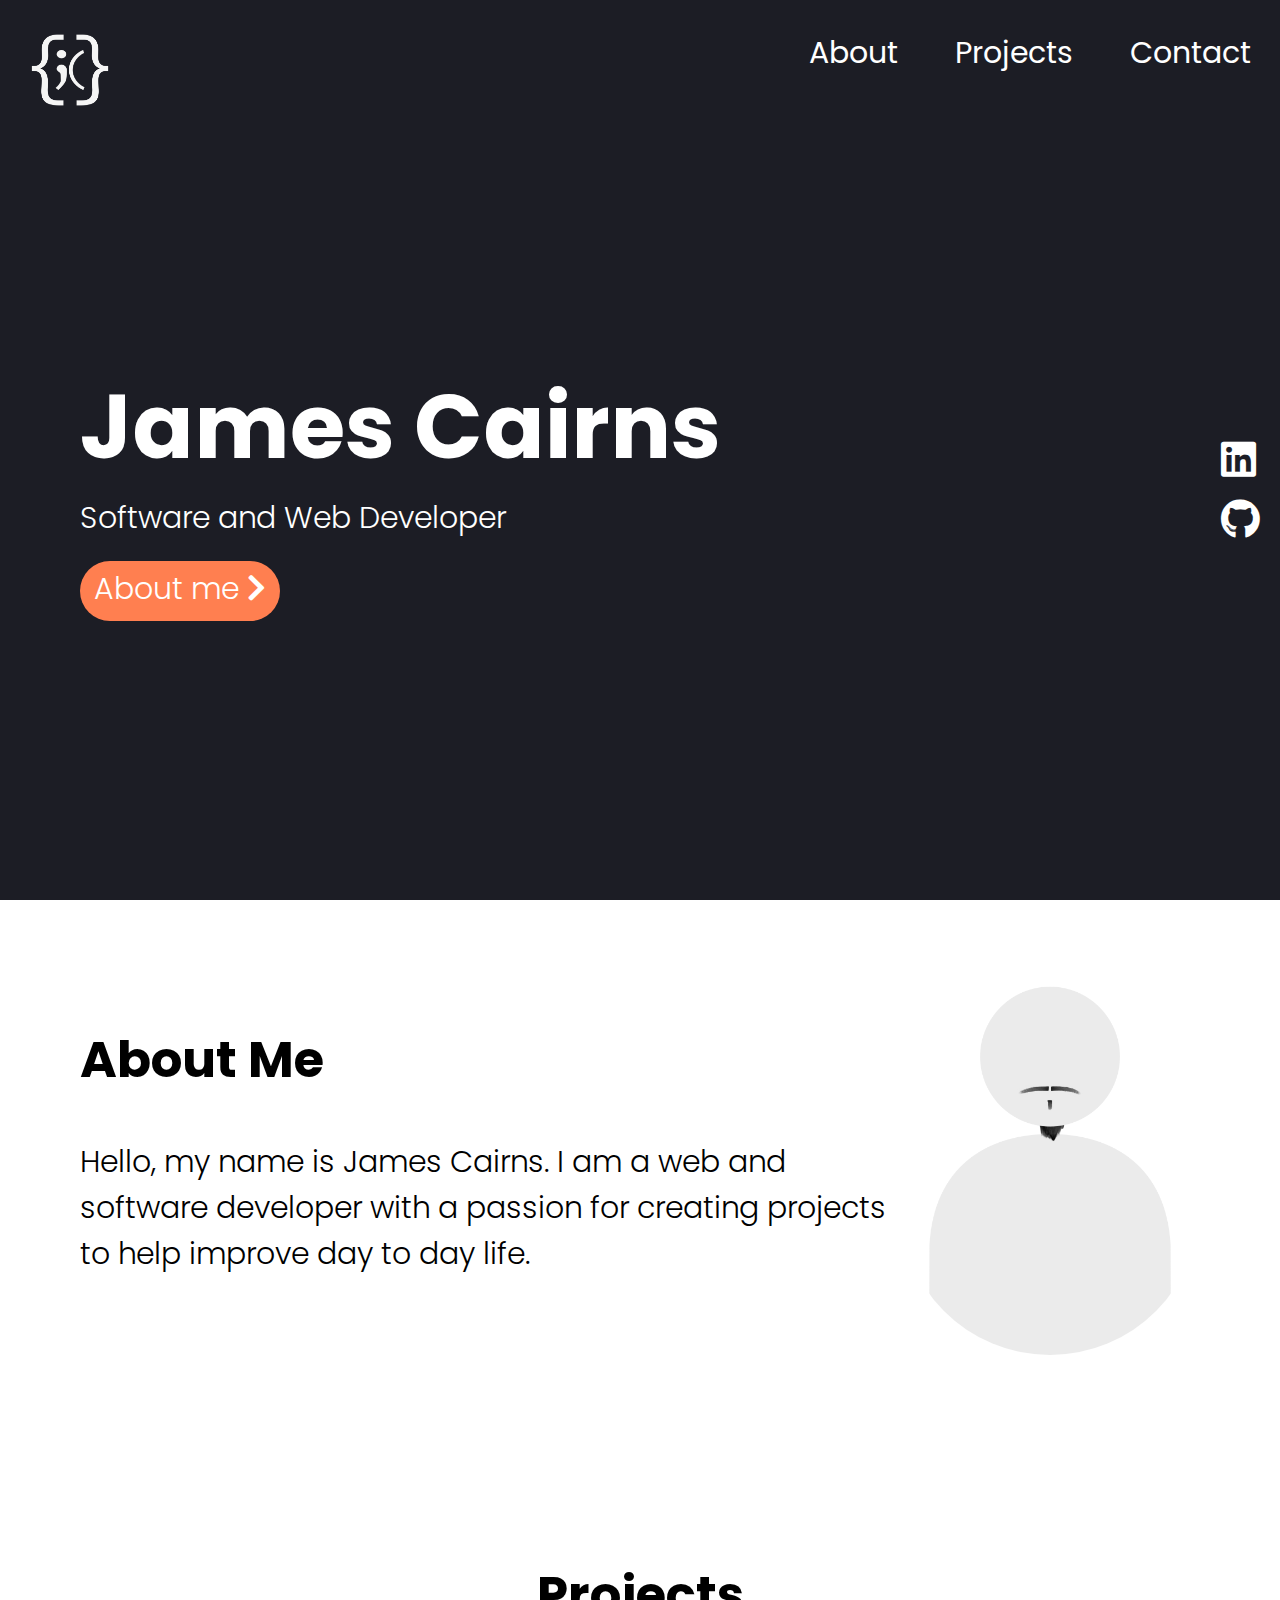
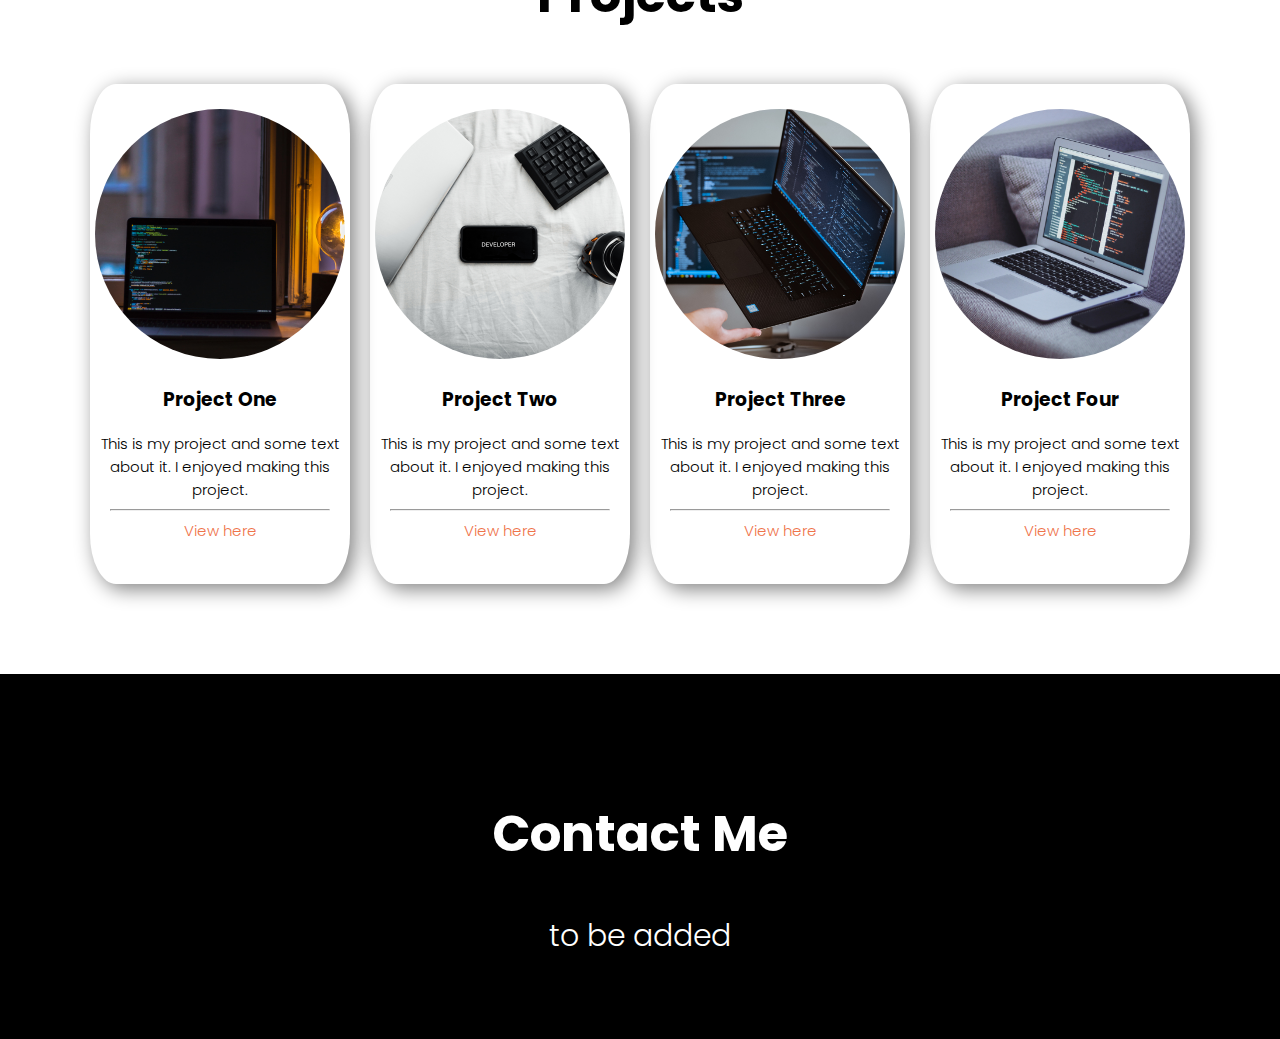
==== index.html @ a85bf6bb "A couple minor changes" ====
<!DOCTYPE html>
<html>
    <head>    
        <link rel="stylesheet" href="./src/css/style.css">    
        <!-- <link rel="stylesheet" href="https://cdn.jsdelivr.net/npm/bootstrap@5.1.0/dist/css/bootstrap.min.css" integrity="sha384-KyZXEAg3QhqLMpG8r+8fhAXLRk2vvoC2f3B09zVXn8CA5QIVfZOJ3BCsw2P0p/We" crossorigin="anonymous"> -->
        <link rel="stylesheet" href="https://cdnjs.cloudflare.com/ajax/libs/font-awesome/5.15.4/css/all.min.css" integrity="sha512-1ycn6IcaQQ40/MKBW2W4Rhis/DbILU74C1vSrLJxCq57o941Ym01SwNsOMqvEBFlcgUa6xLiPY/NS5R+E6ztJQ==" crossorigin="anonymous" referrerpolicy="no-referrer" />
        <link rel="preconnect" href="https://fonts.googleapis.com">
        <link rel="preconnect" href="https://fonts.gstatic.com" crossorigin>
        <link href="https://fonts.googleapis.com/css2?family=Poppins:wght@300;400;600;700;800&display=swap" rel="stylesheet">
        <title>James Cairns</title>
        <meta charset="UTF-8">
    </head>
    <body>
        <section class="hero">
            <nav>
                <img class="logo" src="./src/images/logo-light.png" alt="Personal logo"/>
                <ul id="nav-list">
                    <li><a href="#about-me">About</a></li>
                    <li><a href="#projects">Projects</a></li>
                    <li><a href="#contact">Contact</a></li>
                </ul>
                <button class="hamburger" id="hamburger">
                    <i class="fas fa-bars"></i>
                </button>
            </nav>
            <div class="hero-area">
                <div class="hero-text">
                    <h1>James Cairns</h1>
                    <p>Software and Web Developer</p>
                    <div id="about-me-btn" class="button" section="about-me">About me <i class="fas fa-chevron-right"></i></div>
                </div>
                <div class="socials">
                    <div><a href="https://www.linkedin.com/in/jamescairnscompsci" class="social"><i class="fab fa-linkedin"></i></a></div>
                    <div><a href="https://www.github.com/thyminx" class="social"><i class="fab fa-github"></i></a></div>
                </div>
            </div>
        </section>
        <section class="sub-section" id="about-me">
            <div class="information">
                <h2>About Me</h2>
                <p>Hello, my name is James Cairns. I am a web and software developer with a passion for creating projects to help improve day to day life.</p>
            </div>
            <div class="headshot-container">
                <img class="headshot" src="./src/images/Anon-Persona.png" alt="James Cairns anonymous persona image"/>
            </div>
        </section>
        <section class="sub-section-alt" id="projects">
            <h2>Projects</h2>
            <div class="project-container">
                <div class="project-card">
                    <img src="./src/images/project01.jpg" alt="Project one image" class="project-image"/>
                    <h3>Project One</h3>
                    <p class="subtext">This is my project and some text about it. I enjoyed making this project.</p>
                    <hr/>
                    <p class="subtext"><a class="project-link" href="https://github.com/thyminx">View here</a></p>
                </div>
                <div class="project-card">
                    <img src="./src/images/project02.jpg" alt="Project two image" class="project-image"/>
                    <h3>Project Two</h3>
                    <p class="subtext">This is my project and some text about it. I enjoyed making this project.</p>
                    <hr/>
                    <p class="subtext"><a class="project-link" href="https://github.com/thyminx">View here</a></p>
                </div>
                <div class="project-card">
                    <img src="./src/images/project03.jpg" alt="Project three image" class="project-image"/>
                    <h3>Project Three</h3>
                    <p class="subtext">This is my project and some text about it. I enjoyed making this project.</p>
                    <hr/>
                    <p class="subtext"><a class="project-link" href="https://github.com/thyminx">View here</a></p>
                </div>
                <div class="project-card">
                    <img src="./src/images/project04.jpg" alt="Project four image" class="project-image"/>
                    <h3>Project Four</h3>
                    <p class="subtext">This is my project and some text about it. I enjoyed making this project.</p>
                    <hr/>
                    <p class="subtext"><a class="project-link" href="https://github.com/thyminx">View here</a></p>
                </div>
            </div>
        </section>

        <footer id="contact">
            <h2>Contact Me</h2>
            <p>to be added</p>
        </footer>

        <script src="./src/js/script.js" type="text/javascript"></script>
    </body>
</html>
---- src/css/style.css ----
/* elements */
body{
    font-family: 'Poppins', sans-serif;
    margin: 0;
    padding: 0;
}

section {
    background-color: white;
}

nav {
    display: flex; /*make them appear in-line rather than stacked*/
    justify-content: space-between;
}

ul {
    display: flex;
    list-style-type: none;
    width: 500px;
    justify-content: space-around;
    font-size: 30px;
}

li {
    text-decoration: none;
}

a:hover {
    color: #ef744b !important;
}

h1 {
    font-size: 90px;
    margin: 0;
}

h2 {
    font-size: 50px;
}

p {
    margin: 0;
    font-size: 30px;
    font-weight: 300;
}

a {
    text-decoration: none;
    color: white;
}

hr {
    margin-left: 20px;
    margin-right: 20px;
}

.hero {
    height: 100vh; /*makes it the height of the browser*/
    background-color: #1c1d25;
    color: white;
    font-size: 40px;
}

.logo {
    height: 80px;
    margin: 30px;
}

.hamburger {
    display: none;
}

.subtext {
    font-size: 15px;
    font-weight: 300;
}

.hero-area {
    display: flex;
    height: 100%;
    justify-content: space-between;
    align-items: center;
}

.hero-text {
    margin-left: 80px;
    margin-bottom: 200px;
}

.socials {
    padding-bottom: 200px;
}

.social {
    margin: 20px;
    color: white;
}

.social:hover {
    cursor: pointer;
}

.fa-twitter:hover {
    color: #1da1f2;
}

.fa-linkedin:hover {
    color: #0077b5;
}

.fa-github:hover {
    color: #6e5494;
}

.button {
    width: 200px;
    height: 55px;
    border-radius: 35px;
    background-color: coral;
    text-align: center;
    font-size: 30px;
    font-weight: 300;
    padding-top: 5px;
    margin-top: 20px;
    cursor: pointer;
}

.button a:hover {
    color: white;
}

.button:hover {
    background-color: #ef744b;
}

.button:active {
    background-color: #A9A9A9;
    color: #808080;
}

.sub-section {
    display: flex;
    justify-content: space-around;
    padding: 80px;
}

.sub-section-alt {
    display: flex;
    flex-direction: column;
    text-align: center;
    padding: 80px;
}

.headshot {
    width: 300px;
    border-radius: 150px;
}

.headshot-container {
    display: flex;
    align-items: center;
}

.project-container {
    display: flex;
    justify-content: space-around;
}

.project-card {
    width: 300px;
    height: 500px;
    /* border: 1px solid black; */
    border-radius: 10%;
    box-shadow: 5px 5px 20px gray;
    margin: 10px;
}

.project-image {
    margin-top: 25px;
    width: 250px;
    border-radius: 125px;
}

.project-link {
    text-decoration: none;
    color: #ef744b;
}

footer {
    background-color: black;
    color: white;
    text-align: center;
    padding: 80px;
}

/* media queries */
@media only screen and (max-width: 1200px) {
    .project-container{
        display: flex;
        flex-wrap: wrap;
    }

    .hamburger {
        display: block;
        border: 0;
        background-color: transparent;
        color:white;
        font-size: 30px;
        margin: 20px;
        align-self: flex-end;
    }

    ul {
        display: none;
        background-color: #2b2c38;
        margin: 0px;
    }

    ul.show {
        display: block;
    }

    nav {
        display: flex;
        flex-direction: column-reverse;
        background-color: #2b2c38;
    }

    .logo {
        display: none;
    }
}

/* @media (min-width: 768px) {

}

@media (min-width: 992px) {

}

@media (min-width: 1200px) {

}

@media (min-width: 1920px) {

} */
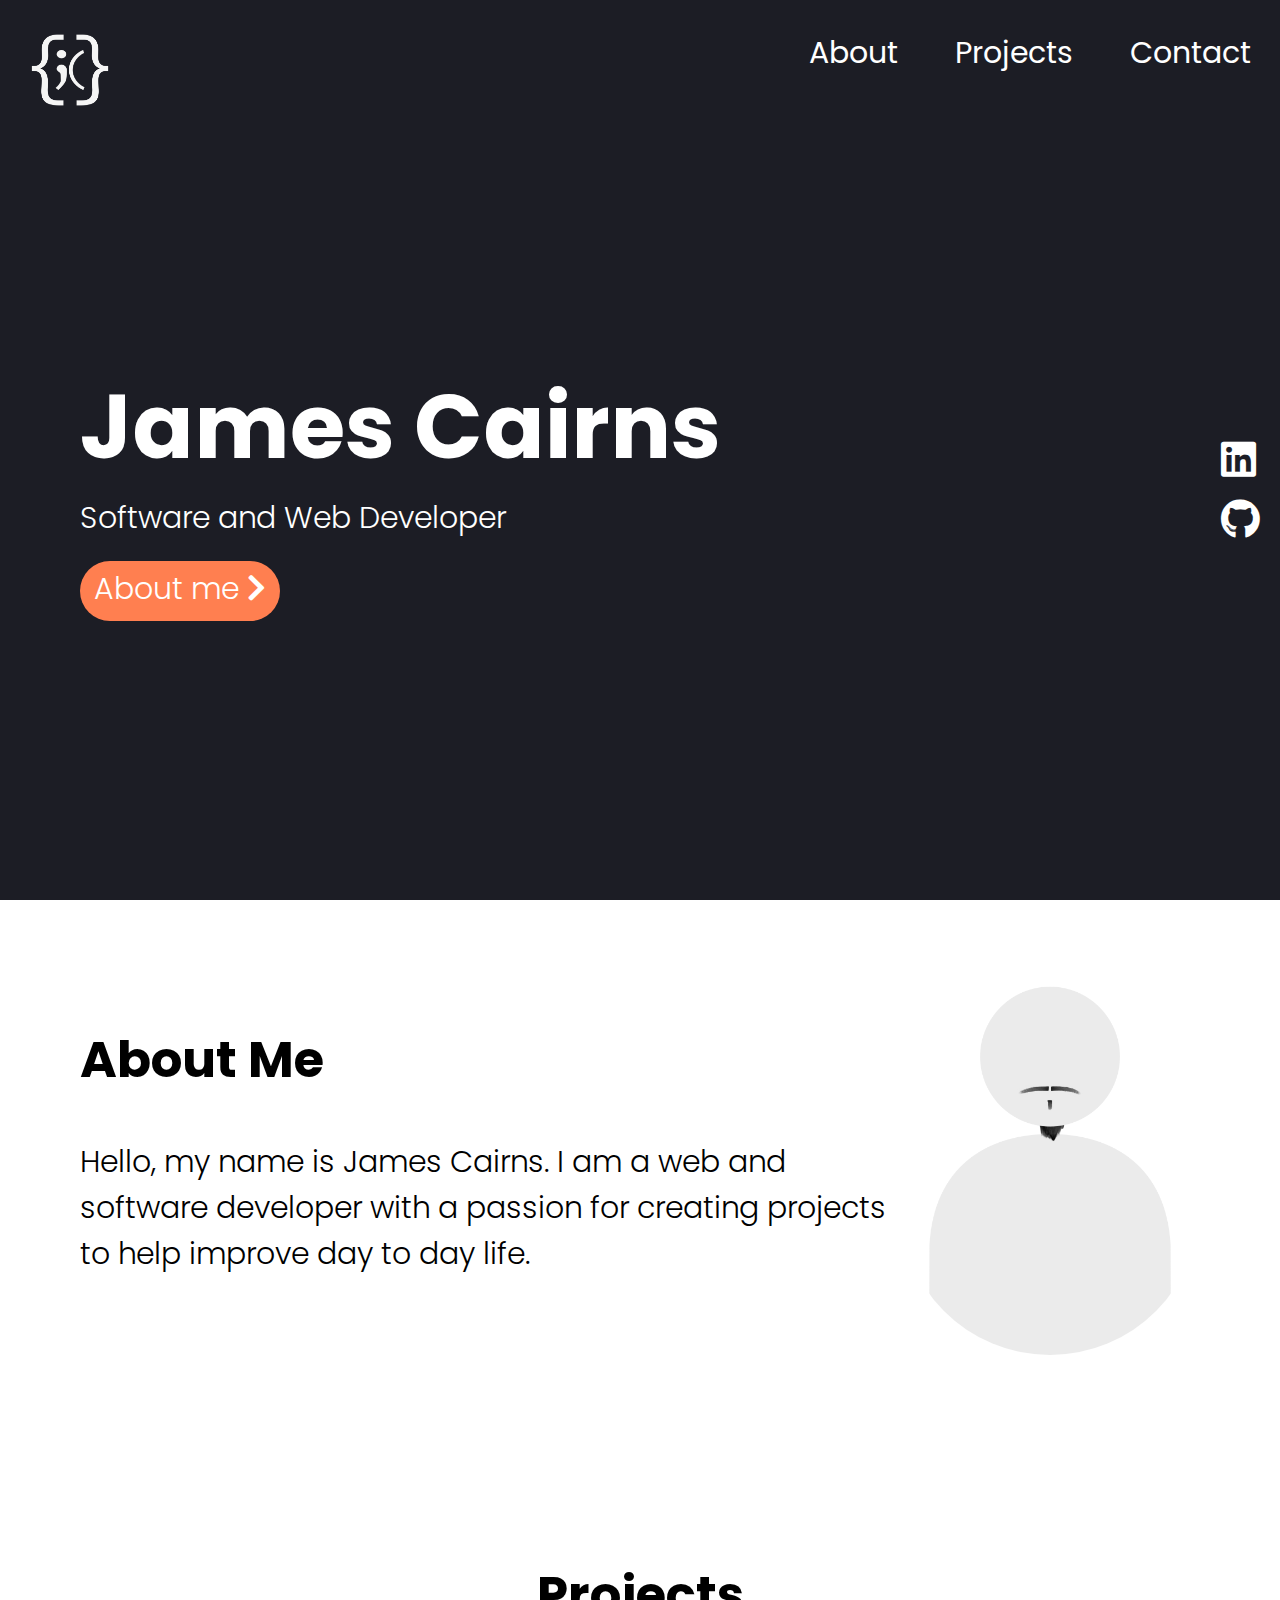
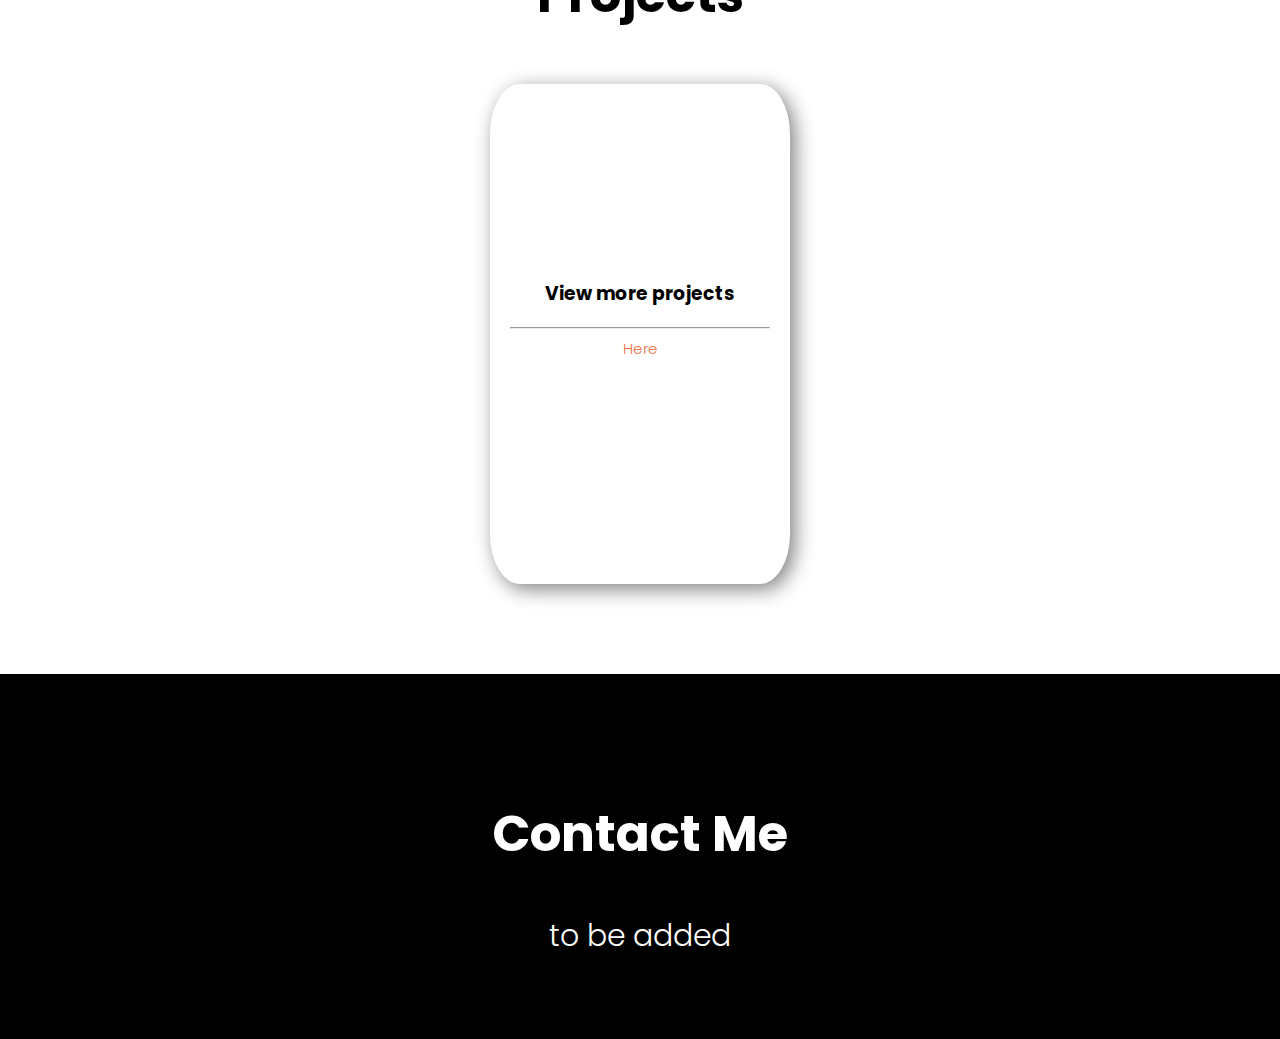
==== commit 8b46bb0d: "Added GitHub integration" ====
--- a/index.html
+++ b/index.html
@@ -47,7 +47,8 @@
         <section class="sub-section-alt" id="projects">
             <h2>Projects</h2>
             <div class="project-container">
-                <div class="project-card">
+                <!--This can be react components-->
+                <!-- <div class="project-card">
                     <img src="./src/images/project01.jpg" alt="Project one image" class="project-image"/>
                     <h3>Project One</h3>
                     <p class="subtext">This is my project and some text about it. I enjoyed making this project.</p>
@@ -74,6 +75,13 @@
                     <p class="subtext">This is my project and some text about it. I enjoyed making this project.</p>
                     <hr/>
                     <p class="subtext"><a class="project-link" href="https://github.com/thyminx">View here</a></p>
+                </div> -->
+                <div class="project-view-more-card">
+                    <div class="project-view-more-card-details">
+                        <h3>View more projects</h3>
+                        <hr/>
+                        <p class="subtext"><a class="project-link" href="https://github.com/thyminx">Here</a></p>
+                    </div>
                 </div>
             </div>
         </section>
@@ -83,6 +91,7 @@
             <p>to be added</p>
         </footer>
 
+        <script src="https://code.jquery.com/jquery-3.6.0.min.js" integrity="sha256-/xUj+3OJU5yExlq6GSYGSHk7tPXikynS7ogEvDej/m4=" crossorigin="anonymous"></script>
         <script src="./src/js/script.js" type="text/javascript"></script>
     </body>
 </html>--- a/src/css/style.css
+++ b/src/css/style.css
@@ -168,12 +168,30 @@
 }
 
 .project-card {
+    min-width: 250px;
     width: 300px;
     height: 500px;
     /* border: 1px solid black; */
     border-radius: 10%;
     box-shadow: 5px 5px 20px gray;
     margin: 10px;
+}
+
+.project-view-more-card {
+    text-align: center;
+    min-width: 250px;
+    max-width: 400px;
+    width: 300px;
+    height: 500px;
+    /* border: 1px solid black; */
+    border-radius: 10%;
+    box-shadow: 5px 5px 20px gray;
+    margin: 10px;
+}
+
+.project-view-more-card-details {
+    margin-top: 65%;
+    margin-bottom: 65%;
 }
 
 .project-image {
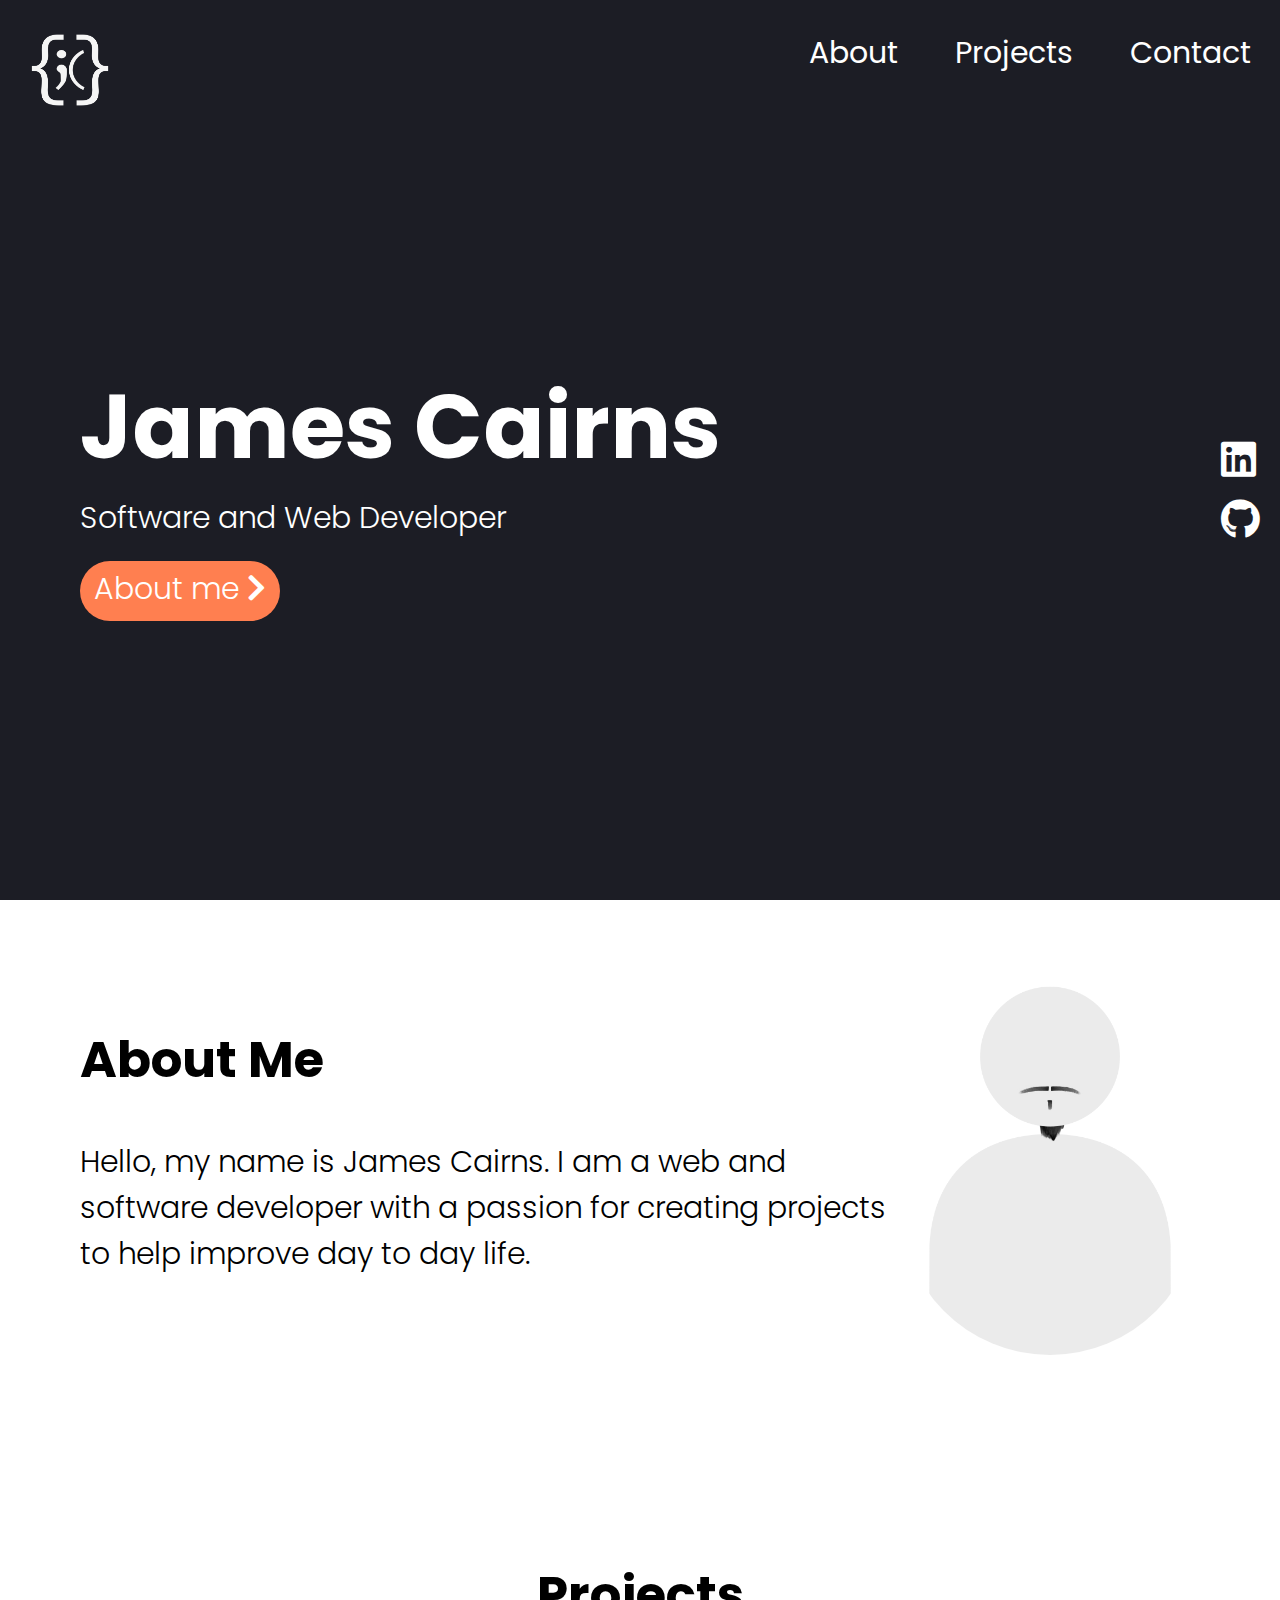
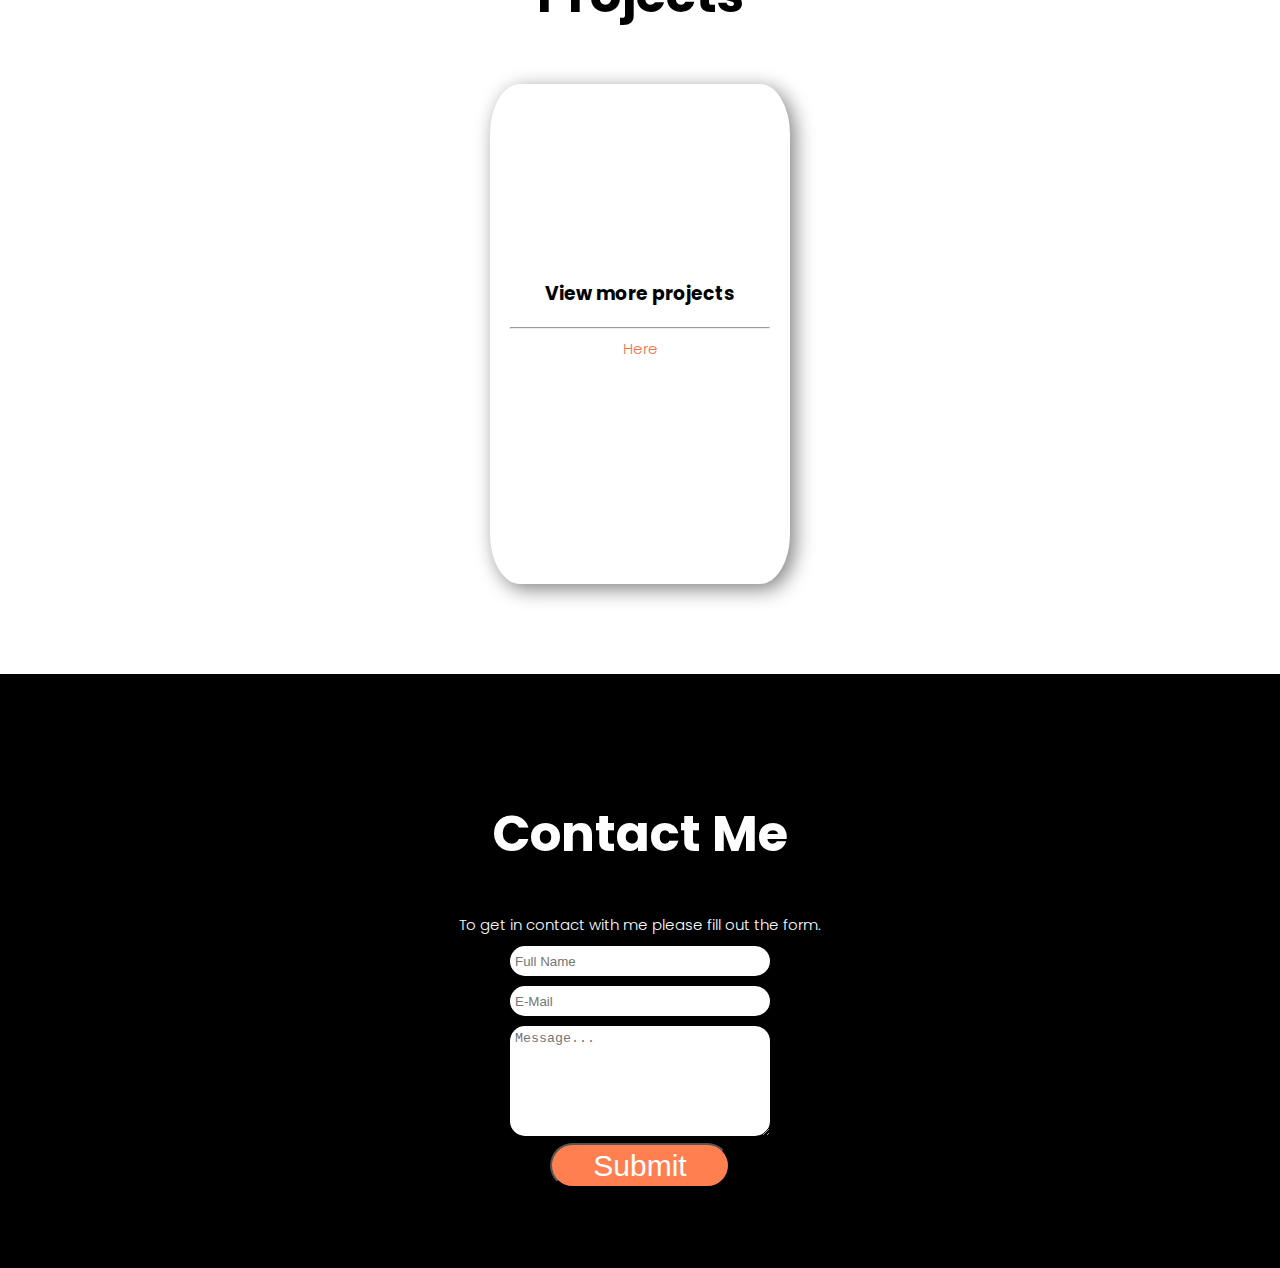
==== commit 642d071b: "Added a netlify contact form" ====
--- a/index.html
+++ b/index.html
@@ -88,7 +88,16 @@
 
         <footer id="contact">
             <h2>Contact Me</h2>
-            <p>to be added</p>
+            <p class="subtext">To get in contact with me please fill out the form.</p>
+            <form name="contact" method="POST" data-netlify="true" data-netlify-honeypot="bot-field" onSubmit="submit">
+                <input style="display:none;" name="bot-field" action="/success/"/>
+                <div class="form-row">
+                    <input type="text" class="contact-input" id="name" placeholder="Full Name"/><br/>
+                    <input type="email" class="contact-input" id="inputEmail" placeholder="E-Mail"/><br/>
+                    <textarea class="contact-area" id="subject" placeholder="Message..."></textarea>
+                </div>
+                <button type="submit" class="email-btn">Submit</button>
+            </form>
         </footer>
 
         <script src="https://code.jquery.com/jquery-3.6.0.min.js" integrity="sha256-/xUj+3OJU5yExlq6GSYGSHk7tPXikynS7ogEvDej/m4=" crossorigin="anonymous"></script>
--- a/src/css/style.css
+++ b/src/css/style.css
@@ -212,6 +212,52 @@
     padding: 80px;
 }
 
+.contact-input {
+    border: 0px;
+    border-color: #ef744b;
+    border-radius: 15px;
+    height: 20px;
+    width: 250px;
+    padding: 5px;
+    margin-top: 10px;
+}
+
+.contact-area {
+    border: 0px;
+    border-color: #ef744b;
+    border-radius: 15px;
+    height: 100px;
+    width: 250px;
+    padding: 5px;
+    margin-top: 10px;
+}
+
+.contact-input:focus, .contact-area:focus {
+    outline: none;
+    border: 2px solid #ef744b;
+}
+
+.email-btn {
+    width: 180px;
+    height: 45px;
+    border-radius: 55px;
+    background-color: coral;
+    text-align: center;
+    font-size: 30px;
+    font-weight: 300;
+    cursor: pointer;
+    color: white;
+}
+
+.email-btn:hover {
+    background-color: #ef744b;
+}
+
+.button:active {
+    background-color: #A9A9A9;
+    color: #808080;
+}
+
 /* media queries */
 @media only screen and (max-width: 1200px) {
     .project-container{
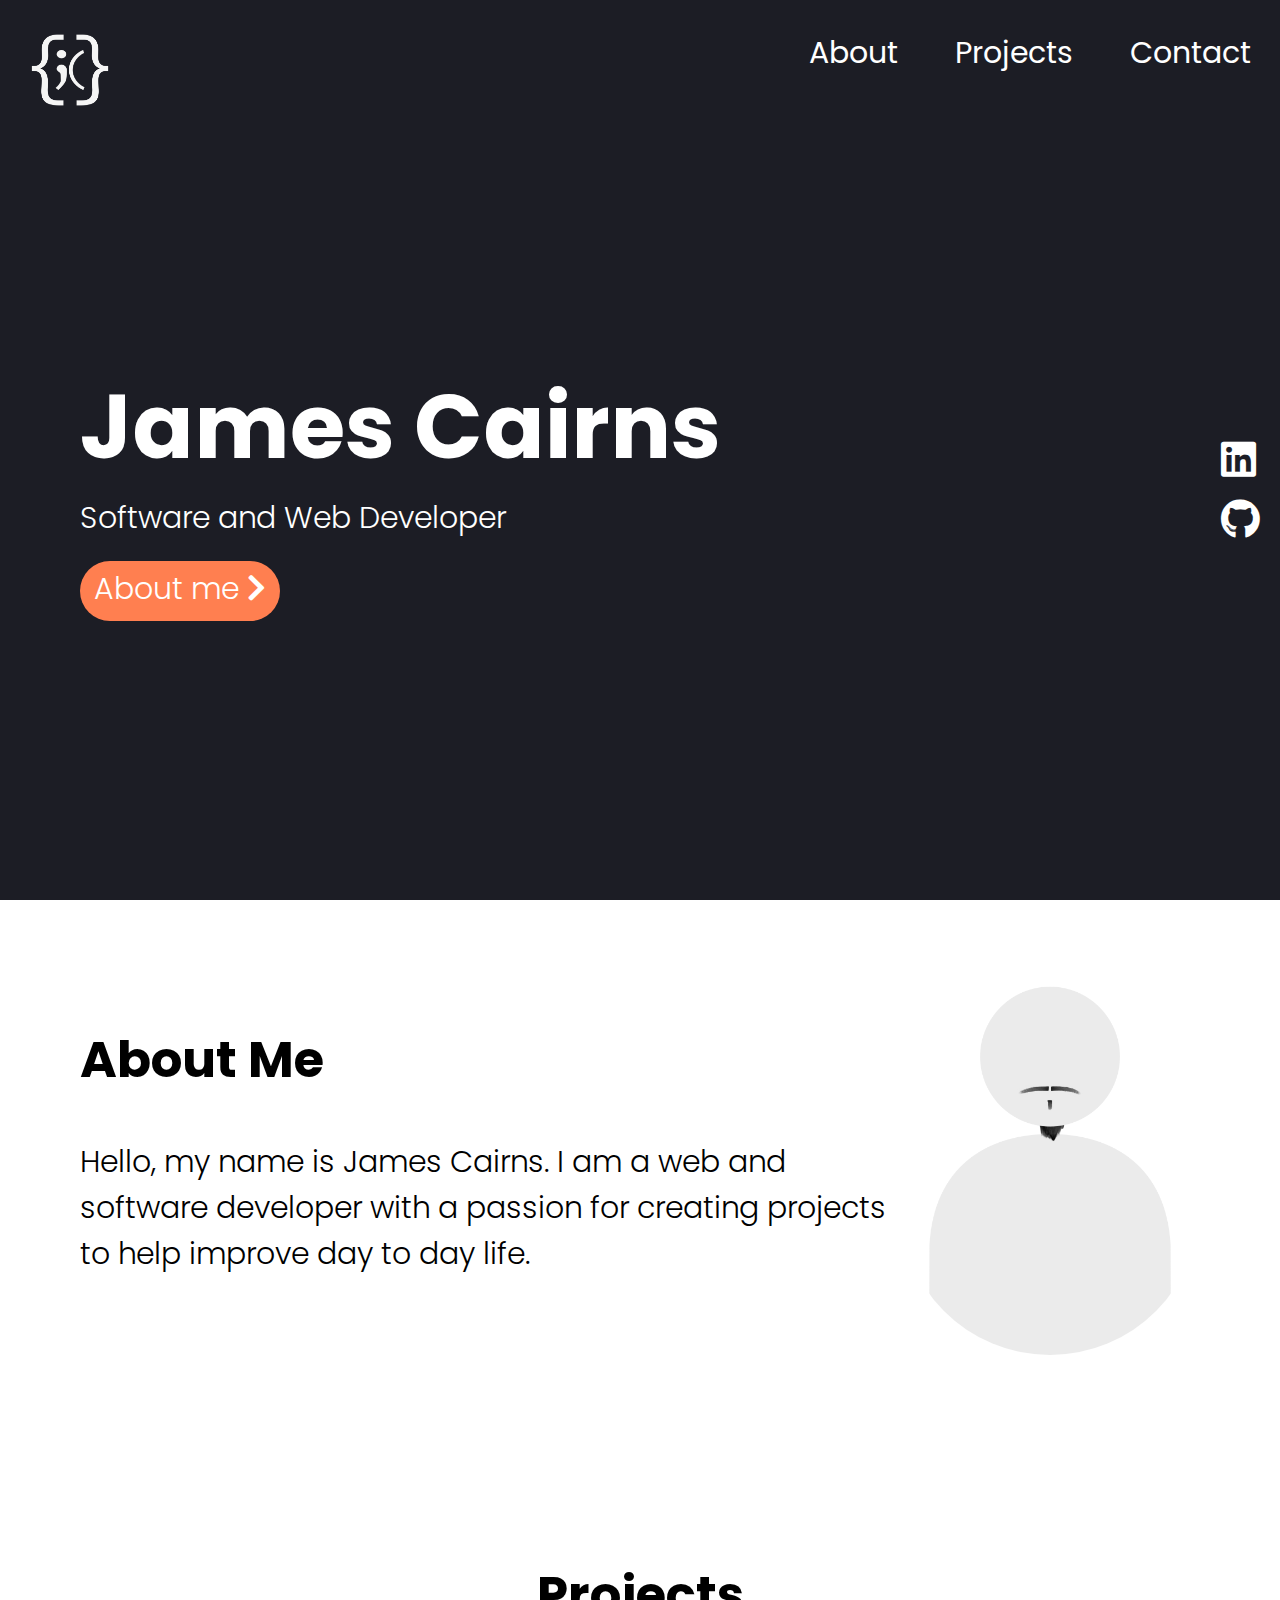
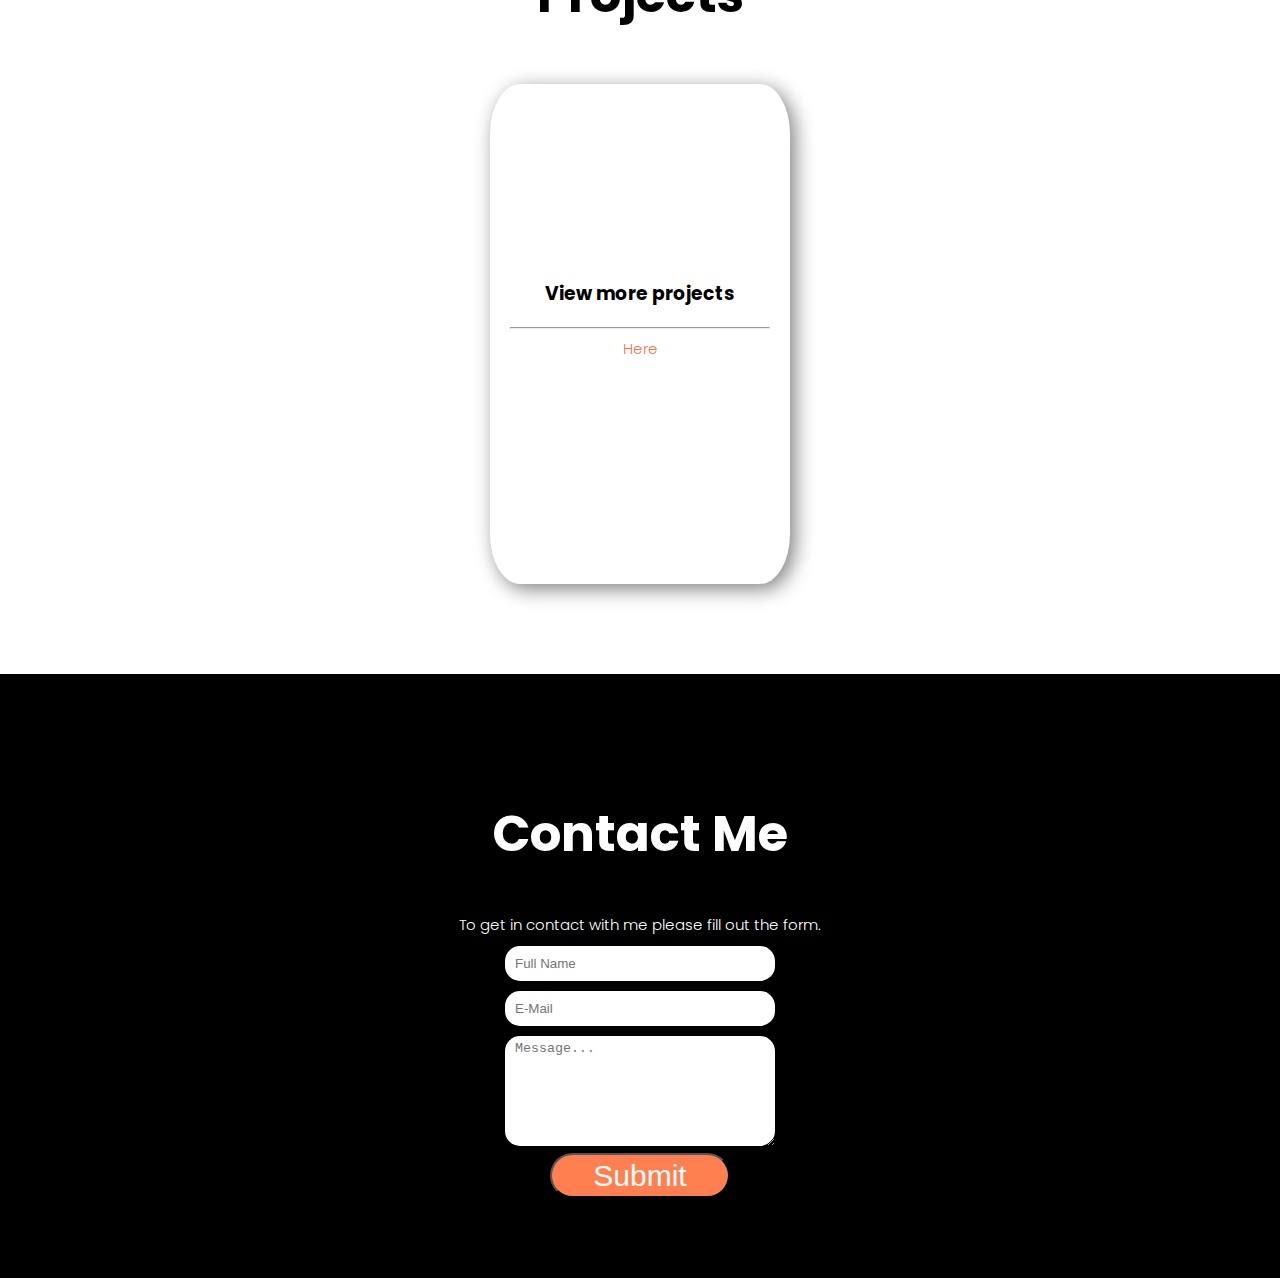
==== commit 3ae4d20f: "Fixed card display and form" ====
--- a/index.html
+++ b/index.html
@@ -89,12 +89,12 @@
         <footer id="contact">
             <h2>Contact Me</h2>
             <p class="subtext">To get in contact with me please fill out the form.</p>
-            <form name="contact" method="POST" data-netlify="true" data-netlify-honeypot="bot-field" onSubmit="submit">
-                <input style="display:none;" name="bot-field" action="/success/"/>
+            <form name="contact" method="POST" data-netlify="true" data-netlify-honeypot="bot-field" onSubmit="submit" action="/success/">
+                <input style="display:none;" name="bot-field"/>
                 <div class="form-row">
-                    <input type="text" class="contact-input" id="name" placeholder="Full Name"/><br/>
-                    <input type="email" class="contact-input" id="inputEmail" placeholder="E-Mail"/><br/>
-                    <textarea class="contact-area" id="subject" placeholder="Message..."></textarea>
+                    <input type="text" name="Name" class="contact-input" id="name" placeholder="Full Name" required/><br/>
+                    <input type="email" name="E-mail" class="contact-input" id="inputEmail" placeholder="E-Mail" required/><br/>
+                    <textarea class="contact-area" name="Message" id="subject" placeholder="Message..." required></textarea>
                 </div>
                 <button type="submit" class="email-btn">Submit</button>
             </form>
--- a/src/css/style.css
+++ b/src/css/style.css
@@ -164,7 +164,9 @@
 
 .project-container {
     display: flex;
-    justify-content: space-around;
+    flex-wrap: wrap;
+    flex-direction: row;
+    justify-content: center;
 }
 
 .project-card {
@@ -216,10 +218,16 @@
     border: 0px;
     border-color: #ef744b;
     border-radius: 15px;
-    height: 20px;
+    height: 25px;
     width: 250px;
     padding: 5px;
+    padding-left: 10px;
+    padding-right: 10px;
     margin-top: 10px;
+}
+
+.contact-input:required:focus, .contact-area:required:focus {
+    border: 5px solid red;
 }
 
 .contact-area {
@@ -229,11 +237,16 @@
     height: 100px;
     width: 250px;
     padding: 5px;
+    padding-left: 10px;
+    padding-right: 10px;
     margin-top: 10px;
 }
 
-.contact-input:focus, .contact-area:focus {
+.contact-input:hover, .contact-area:hover {
     outline: none;
+    padding: 3px;
+    padding-left: 10px;
+    padding-right: 10px;
     border: 2px solid #ef744b;
 }
 
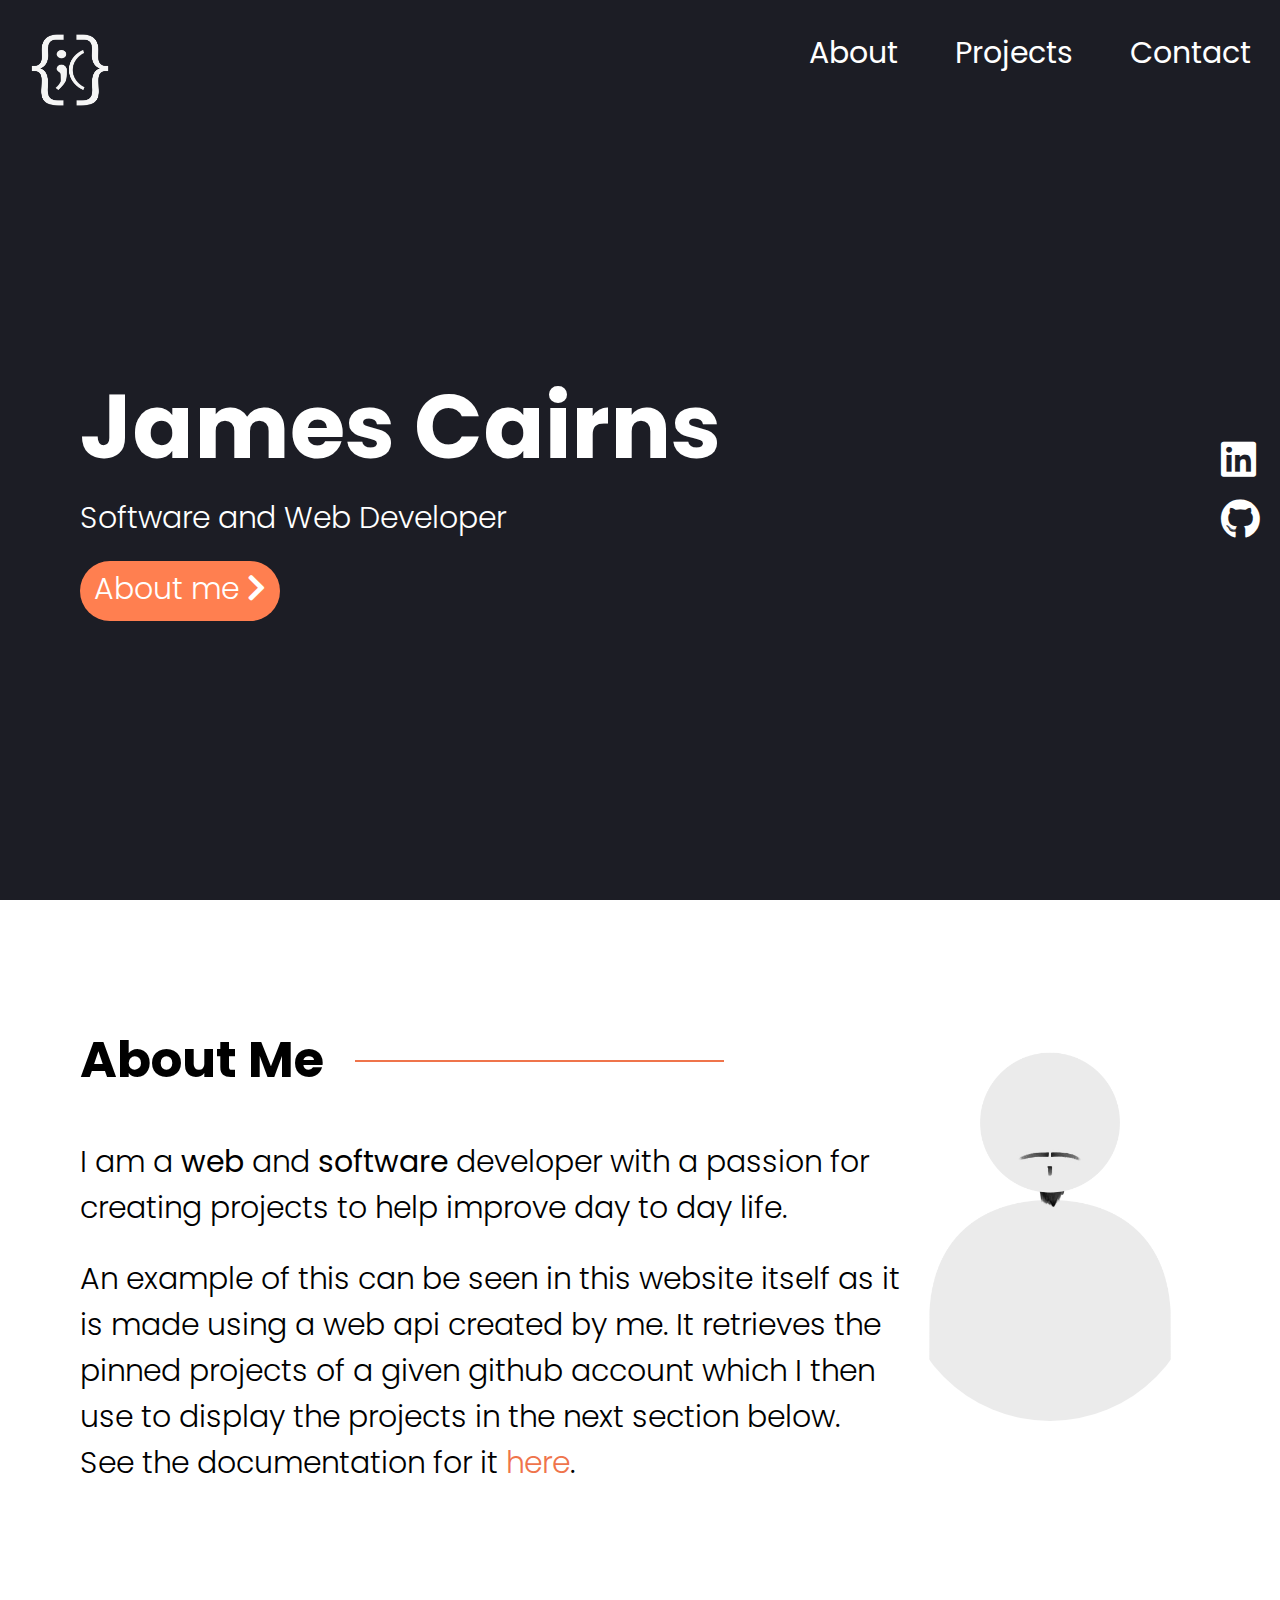
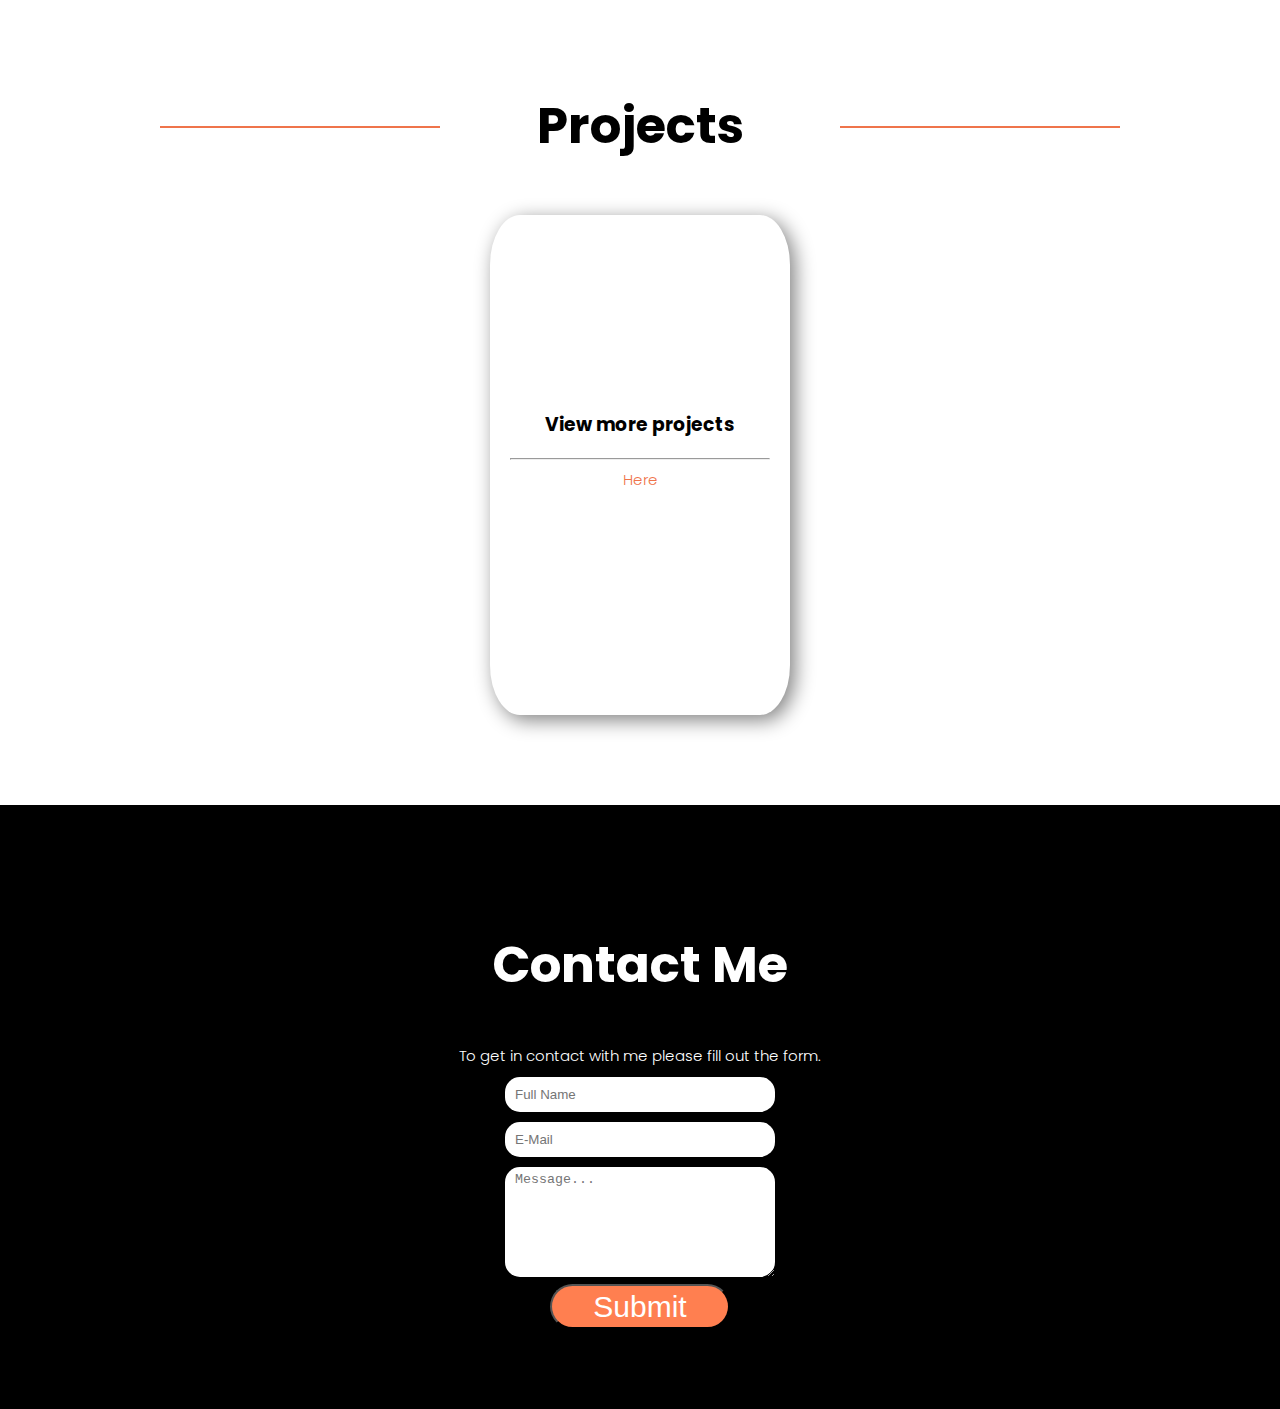
==== commit 68cd446d: "Some slight changes to look nice" ====
--- a/index.html
+++ b/index.html
@@ -37,15 +37,24 @@
         </section>
         <section class="sub-section" id="about-me">
             <div class="information">
-                <h2>About Me</h2>
-                <p>Hello, my name is James Cairns. I am a web and software developer with a passion for creating projects to help improve day to day life.</p>
+                <div class="abtme-header-container">
+                    <h2>About Me</h2>
+                    <div class="abtme-line"></div>
+                </div>
+                <p>I am a <strong>web</strong> and <strong>software</strong> developer with a passion for creating projects to help improve day to day life.</p>
+                <br/>
+                <p> An example of this can be seen in this website itself as it is made using a web api created by me. It retrieves the pinned projects of a given github account which I then use to display the projects in the next section below. See the documentation for it <a href="http://https://githubinfograbberapi.azurewebsites.net/index.html">here</a>.</p>
             </div>
             <div class="headshot-container">
                 <img class="headshot" src="./src/images/Anon-Persona.png" alt="James Cairns anonymous persona image"/>
             </div>
         </section>
         <section class="sub-section-alt" id="projects">
-            <h2>Projects</h2>
+            <div class="proj-header-container">
+                <div class="left-proj-line"></div>
+                <h2>Projects</h2>
+                <div class="right-proj-line"></div>
+            </div>
             <div class="project-container">
                 <!--This can be react components-->
                 <!-- <div class="project-card">
@@ -89,7 +98,7 @@
         <footer id="contact">
             <h2>Contact Me</h2>
             <p class="subtext">To get in contact with me please fill out the form.</p>
-            <form name="contact" method="POST" data-netlify="true" data-netlify-honeypot="bot-field" onSubmit="submit" action="/success/">
+            <form name="contact" method="POST" data-netlify="true" data-netlify-honeypot="bot-field" onSubmit="submit" action="/pages/success.html">
                 <input style="display:none;" name="bot-field"/>
                 <div class="form-row">
                     <input type="text" name="Name" class="contact-input" id="name" placeholder="Full Name" required/><br/>
--- a/src/css/style.css
+++ b/src/css/style.css
@@ -26,10 +26,6 @@
     text-decoration: none;
 }
 
-a:hover {
-    color: #ef744b !important;
-}
-
 h1 {
     font-size: 90px;
     margin: 0;
@@ -45,9 +41,22 @@
     font-weight: 300;
 }
 
+.information a {
+    text-decoration: none;
+    color: #ef744b;
+}
+
+.information a:hover {
+    color: #ad4320 !important;
+}
+
 a {
     text-decoration: none;
     color: white;
+}
+
+a:hover {
+    color: #ef744b !important;
 }
 
 hr {
@@ -62,6 +71,13 @@
     font-size: 40px;
 }
 
+.thanks {
+    height: 100vh; /*makes it the height of the browser*/
+    background-color: #1c1d25;
+    color: white;
+    font-size: 40px;
+}
+
 .logo {
     height: 80px;
     margin: 30px;
@@ -78,7 +94,14 @@
 
 .hero-area {
     display: flex;
-    height: 100%;
+    height: 100vh;
+    justify-content: space-between;
+    align-items: center;
+}
+
+.thanks-area {
+    display: flex;
+    height: 100vh;
     justify-content: space-between;
     align-items: center;
 }
@@ -86,6 +109,12 @@
 .hero-text {
     margin-left: 80px;
     margin-bottom: 200px;
+}
+
+.thanks-text {
+    text-align: center;
+    margin-left: 10%;
+    margin-right: 10%;
 }
 
 .socials {
@@ -137,6 +166,46 @@
 .button:active {
     background-color: #A9A9A9;
     color: #808080;
+}
+
+.abtme-header-container {
+    display:flex;
+    flex-direction: row;
+    position: relative;
+}
+
+.abtme-line {
+    background-color: #ef744b;
+    height: 2px;
+    width: 45%;
+    margin: auto;
+    position: absolute;
+    top: 50%;
+    left: 275px;
+}
+
+.proj-header-container {
+    display:flex;
+    flex-direction: row;
+    position: relative;
+    justify-content: space-around;
+}
+
+.left-proj-line {
+    background-color: #ef744b;
+    height: 2px;
+    width: 25%;
+    position: absolute;
+    left:5em;
+    top: 50%;
+}
+.right-proj-line {
+    background-color: #ef744b;
+    height: 2px;
+    width: 25%;
+    position: absolute;
+    right:5em;
+    top: 50%;
 }
 
 .sub-section {
